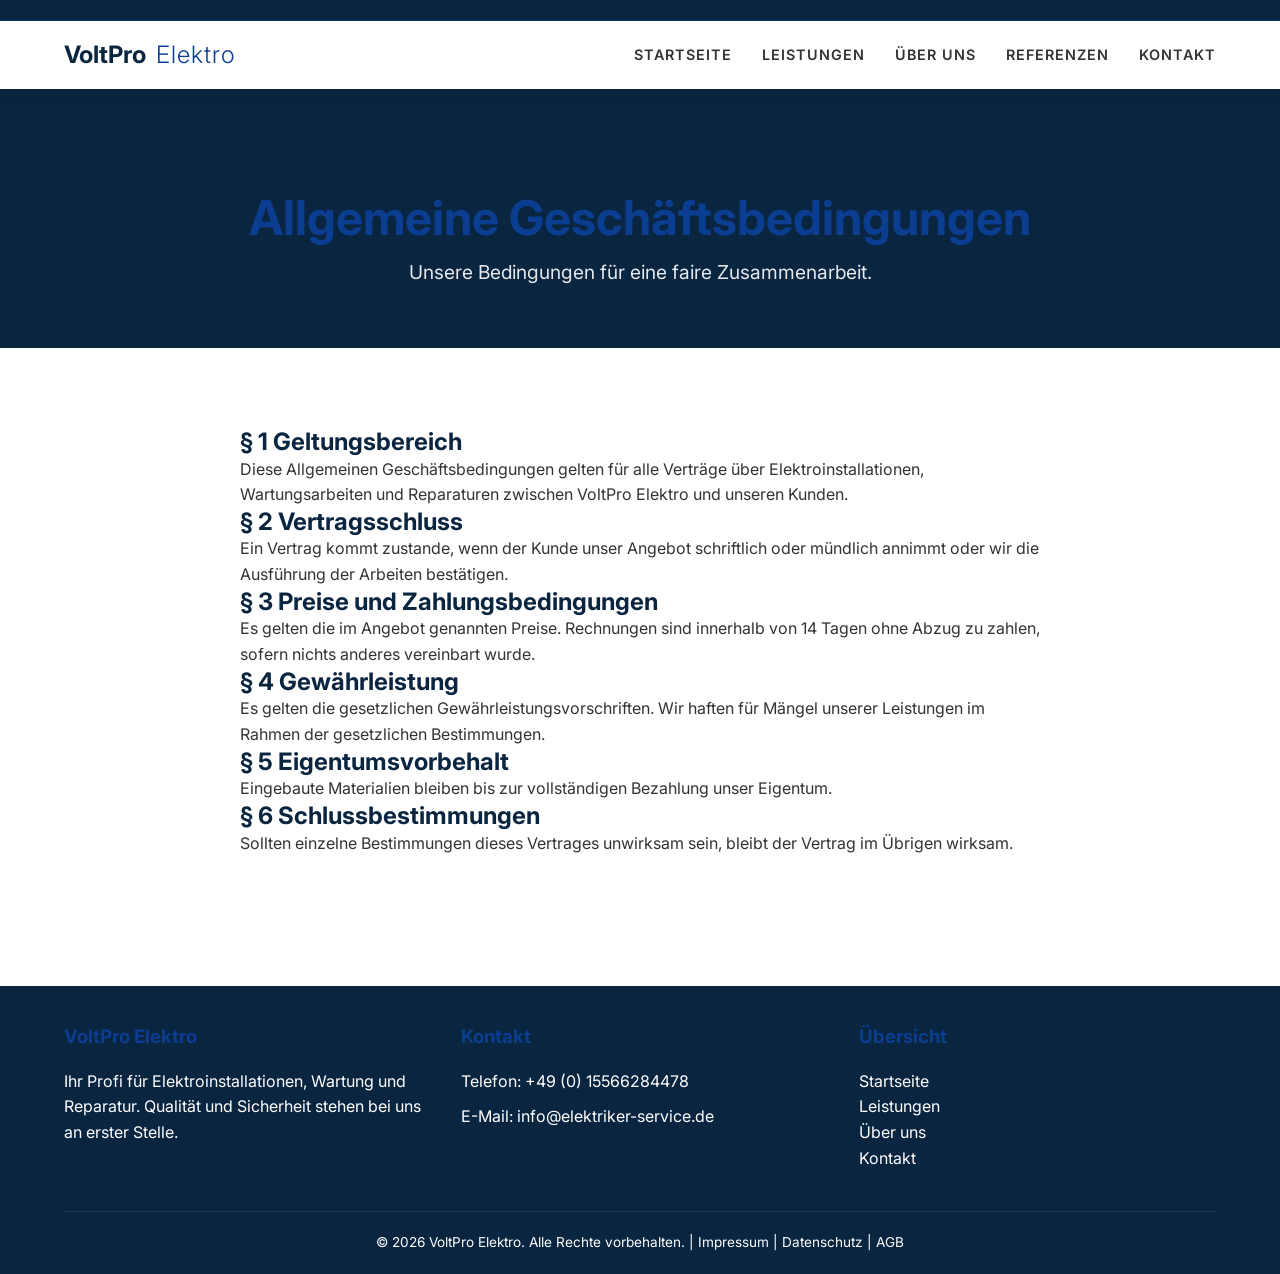
==== agb.html @ 4292c700 "Update: German translations, new button styles, creative references, and legal pages" ====
<!DOCTYPE html>
<html lang="de">

<head>
    <meta charset="UTF-8">
    <meta name="viewport" content="width=device-width, initial-scale=1.0">
    <title>AGB | VoltPro Elektro</title>
    <meta name="description" content="Allgemeine Geschäftsbedingungen von VoltPro Elektro.">
    <link rel="stylesheet" href="css/style.css">
</head>

<body>
    <header>
        <div class="top-bar">
            <div class="container"></div>
        </div>
        <nav class="navbar">
            <div class="container">
                <a href="index.html" class="logo">VoltPro <span>Elektro</span></a>
                <ul class="nav-links">
                    <li><a href="index.html">Startseite</a></li>
                    <li><a href="leistungen.html">Leistungen</a></li>
                    <li><a href="uber-uns.html">Über uns</a></li>
                    <li><a href="referenzen.html">Referenzen</a></li>
                    <li><a href="kontakt.html">Kontakt</a></li>
                </ul>
                <div class="hamburger">
                    <span></span>
                    <span></span>
                    <span></span>
                </div>
            </div>
        </nav>
    </header>

    <main>
        <section class="page-hero">
            <div class="container">
                <h1>Allgemeine Geschäftsbedingungen</h1>
                <p>Unsere Bedingungen für eine faire Zusammenarbeit.</p>
            </div>
        </section>

        <section class="legal-content" style="padding: 80px 0;">
            <div class="container">
                <div style="max-width: 800px; margin: 0 auto;">
                    <h2>§ 1 Geltungsbereich</h2>
                    <p>Diese Allgemeinen Geschäftsbedingungen gelten für alle Verträge über Elektroinstallationen, Wartungsarbeiten und Reparaturen zwischen VoltPro Elektro und unseren Kunden.</p>

                    <h2>§ 2 Vertragsschluss</h2>
                    <p>Ein Vertrag kommt zustande, wenn der Kunde unser Angebot schriftlich oder mündlich annimmt oder wir die Ausführung der Arbeiten bestätigen.</p>

                    <h2>§ 3 Preise und Zahlungsbedingungen</h2>
                    <p>Es gelten die im Angebot genannten Preise. Rechnungen sind innerhalb von 14 Tagen ohne Abzug zu zahlen, sofern nichts anderes vereinbart wurde.</p>

                    <h2>§ 4 Gewährleistung</h2>
                    <p>Es gelten die gesetzlichen Gewährleistungsvorschriften. Wir haften für Mängel unserer Leistungen im Rahmen der gesetzlichen Bestimmungen.</p>

                    <h2>§ 5 Eigentumsvorbehalt</h2>
                    <p>Eingebaute Materialien bleiben bis zur vollständigen Bezahlung unser Eigentum.</p>

                    <h2>§ 6 Schlussbestimmungen</h2>
                    <p>Sollten einzelne Bestimmungen dieses Vertrages unwirksam sein, bleibt der Vertrag im Übrigen wirksam.</p>
                </div>
            </div>
        </section>
    </main>

    <footer>
        <div class="container">
            <div class="footer-content">
                <div class="footer-section">
                    <h3>VoltPro Elektro</h3>
                    <p>Ihr Profi für Elektroinstallationen, Wartung und Reparatur. Qualität und Sicherheit stehen bei
                        uns an erster Stelle.</p>
                </div>
                <div class="footer-section">
                    <h3>Kontakt</h3>
                    <p>Telefon: <a href="tel:+4915566284478">+49 (0) 15566284478</a></p>
                    <p>E-Mail: info@elektriker-service.de</p>
                </div>
                <div class="footer-section">
                    <h3>Übersicht</h3>
                    <ul>
                        <li><a href="index.html">Startseite</a></li>
                        <li><a href="leistungen.html">Leistungen</a></li>
                        <li><a href="uber-uns.html">Über uns</a></li>
                        <li><a href="kontakt.html">Kontakt</a></li>
                    </ul>
                </div>
            </div>
            <div class="footer-bottom">
                <p>&copy; 2026 VoltPro Elektro. Alle Rechte vorbehalten. | <a href="impressum.html">Impressum</a> | <a href="datenschutz.html">Datenschutz</a> | <a href="agb.html">AGB</a></p>
            </div>
        </div>
    </footer>

    <script src="js/main.js"></script>
</body>

</html>
---- css/style.css ----
@import url('https://fonts.googleapis.com/css2?family=Inter:wght@300;400;600;700&display=swap');

:root {
    --primary-color: #0A2540; /* Navy Blue */
    --accent-color: #0b3d91; /* User's Dark Blue */
    --accent-hover: #1456d1; /* User's Hover Blue */
    --text-color: #333333;
    --text-light: #666666;
    --bg-light: #F4F7FA; /* Coller light bg */
    --white: #FFFFFF;
    --black: #0A2540; /* Replaced black structure with Navy */
    --off-black: #071A2D; /* Deeper navy */
    --shadow: 0 4px 15px rgba(0, 37, 64, 0.08); /* Blue-tinted shadow */
    --transition: all 0.3s cubic-bezier(0.4, 0, 0.2, 1);
}

* {
    margin: 0;
    padding: 0;
    box-sizing: border-box;
}

body {
    font-family: 'Inter', sans-serif;
    line-height: 1.6;
    color: var(--text-color);
    background-color: var(--white);
    overflow-x: hidden;
}

h1, h2, h3 {
    color: var(--primary-color);
    line-height: 1.2;
}

a {
    text-decoration: none;
    color: inherit;
    transition: var(--transition);
}

ul {
    list-style: none;
}

img {
    max-width: 100%;
    display: block;
}

.container {
    width: 90%;
    max-width: 1200px;
    margin: 0 auto;
}

.btn {
    display: inline-block;
    padding: 12px 28px;
    background-color: var(--accent-color);
    color: var(--white);
    font-weight: 700;
    border-radius: 10px;
    border: 2px solid white; /* Weißer Rahmen für Elektro-Look */
    cursor: pointer;
    transition: all 0.3s ease;
    text-decoration: none;
    display: inline-block;
    position: relative;
    overflow: hidden;
    font-size: 16px;
}

.btn:hover {
    background-color: var(--accent-hover);
    border-color: white;
    box-shadow: 0 0 15px rgba(20, 86, 209, 0.7);
    transform: translateY(-2px);
}

.btn:active {
    transform: scale(0.96);
}

.btn::before {
    content: "";
    position: absolute;
    top: 0;
    left: -100%;
    width: 100%;
    height: 100%;
    background: linear-gradient(
        120deg,
        transparent,
        rgba(255,255,255,0.4),
        transparent
    );
    transition: 0.5s;
}

.btn:hover::before {
    left: 100%;
}

.white-border-btn {
    background: #0b3d91; /* dunkles Blau */
    color: white;
    border: 2px solid white;
    padding: 12px 28px;
    font-size: 16px;
    border-radius: 8px;
    cursor: pointer;
    transition: 0.3s;
    display: inline-block;
    text-decoration: none;
}

.white-border-btn:hover {
    background: #1456d1;
    box-shadow: 0 0 10px rgba(255,255,255,0.6);
}

.white-border-btn:active {
    transform: scale(0.97);
}

button {
    border: 2px solid white;
}

.btn-secondary {
    background-color: transparent;
    color: var(--accent-color);
    border: 2px solid var(--accent-color);
}

.btn-secondary:hover {
    background-color: var(--accent-color);
    color: var(--white);
}

/* Header & Navigation */
header {
    background-color: var(--white);
    box-shadow: var(--shadow);
    position: sticky;
    top: 0;
    z-index: 1000;
}

.top-bar {
    background-color: var(--black);
    color: var(--white);
    padding: 10px 0;
    font-size: 0.8rem;
    letter-spacing: 0.5px;
    border-bottom: 1px solid rgba(0, 123, 255, 0.3);
}

.top-bar .container {
    display: flex;
    justify-content: flex-end;
    align-items: center;
}

.phone-link {
    color: var(--accent-color);
    font-weight: 700;
}

.navbar {
    padding: 15px 0;
}

.navbar .container {
    display: flex;
    justify-content: space-between;
    align-items: center;
}

.logo {
    font-size: 1.5rem;
    font-weight: 700;
    color: var(--primary-color);
    display: flex;
    align-items: center;
    gap: 10px;
}

.logo span {
    color: var(--accent-color);
    font-weight: 300;
    letter-spacing: 1px; /* Slightly reduced for longer name */
}

.nav-links {
    display: flex;
    gap: 30px;
}

.nav-links a {
    font-weight: 600;
    font-size: 0.9rem;
    text-transform: uppercase;
    letter-spacing: 1px;
}

.nav-links a:hover, .nav-links a.active {
    color: var(--accent-color);
}

/* Hamburger Menu */
.hamburger {
    display: none;
    cursor: pointer;
    flex-direction: column;
    gap: 5px;
}

.hamburger span {
    width: 25px;
    height: 3px;
    background-color: var(--primary-color);
    transition: var(--transition);
}

/* Hero Section */
.hero {
    background: linear-gradient(rgba(10, 37, 64, 0.85), rgba(10, 37, 64, 0.65)), url('../images/electrician_hero.png') center/cover no-repeat;
    height: 85vh;
    display: flex;
    align-items: center;
    color: var(--white);
    text-align: center;
}

.hero h1 {
    color: var(--white);
    font-size: 4rem;
    margin-bottom: 24px;
    font-weight: 700;
    text-transform: uppercase;
    letter-spacing: 2px;
}

.hero h1 span {
    color: var(--accent-color);
}

.hero p {
    font-size: 1.35rem;
    max-width: 700px;
    margin: 0 auto 40px;
    font-weight: 300;
}

/* Advantages Section (Split Layout) */
.advantages {
    padding: 120px 0;
    background-color: var(--white);
    overflow: hidden;
}

.advantages-split {
    display: flex;
    align-items: center;
    gap: 80px;
}

.advantages-image {
    flex: 1;
    position: relative;
    border-radius: 2px;
    overflow: hidden;
    box-shadow: 30px 30px 0 var(--bg-light);
}

.advantages-image::after {
    content: '';
    position: absolute;
    top: 0;
    left: 0;
    width: 100%;
    height: 100%;
    background: linear-gradient(45deg, rgba(0, 123, 255, 0.1), transparent);
}

.advantages-image img {
    width: 100%;
    height: 600px;
    object-fit: cover;
    transition: var(--transition);
}

.advantages-split:hover .advantages-image img {
    transform: scale(1.05);
}

.advantages-content {
    flex: 1.2;
}

.section-title {
    font-size: 2.8rem;
    margin-bottom: 20px;
    text-transform: uppercase;
    letter-spacing: 1px;
}

.section-subtitle {
    font-size: 1.1rem;
    color: var(--text-light);
    margin-bottom: 50px;
    max-width: 500px;
}

.advantage-items {
    display: grid;
    gap: 40px;
}

.advantage-item {
    display: flex;
    gap: 25px;
    align-items: flex-start;
    padding: 20px;
    transition: var(--transition);
    border-left: 2px solid transparent;
}

.advantage-item:hover {
    background-color: var(--bg-light);
    border-left-color: var(--accent-color);
    padding-left: 30px;
}

.item-icon {
    font-size: 2rem;
    color: var(--accent-color);
    flex-shrink: 0;
    margin-top: 5px;
}

.item-text h3 {
    font-size: 1.25rem;
    margin-bottom: 8px;
    color: var(--black);
}

.item-text p {
    color: var(--text-light);
    font-size: 0.95rem;
    line-height: 1.5;
}

@media (max-width: 992px) {
    .advantages-split {
        flex-direction: column;
        gap: 60px;
    }

    .advantages-image {
        box-shadow: 15px 15px 0 var(--bg-light);
    }

    .advantages-image img {
        height: 400px;
    }
}

/* Page Hero */
.page-hero {
    background-color: var(--primary-color);
    color: var(--white);
    padding: 100px 0 60px;
    text-align: center;
}

.page-hero h1 {
    color: var(--accent-color);
    font-size: 3rem;
    margin-bottom: 10px;
}

.page-hero p {
    font-size: 1.2rem;
    opacity: 0.9;
}

/* Services Detail */
.services-detail {
    padding: 80px 0;
}

.service-item {
    display: flex;
    align-items: center;
    gap: 50px;
    margin-bottom: 80px;
}

.service-item.reverse {
    flex-direction: row-reverse;
}

.service-image {
    flex: 1;
    overflow: hidden;
    border-radius: 12px;
    box-shadow: var(--shadow);
}

.service-image img {
    width: 100%;
    height: 400px;
    object-fit: cover;
    transition: transform 0.5s ease;
}

.service-item:hover .service-image img {
    transform: scale(1.05);
}

.service-text {
    flex: 1;
}

/* Service Gallery (About Us) */
.what-we-do {
    padding: 80px 0;
    background-color: var(--white);
}

.service-gallery {
    display: grid;
    grid-template-columns: repeat(auto-fit, minmax(250px, 1fr));
    gap: 30px;
}

.gallery-item {
    text-align: center;
    background-color: var(--white);
    padding: 0;
    border-radius: 0;
    transition: var(--transition);
    overflow: hidden;
    border: 1px solid #eee;
}

.gallery-item:hover {
    transform: translateY(-10px);
    box-shadow: var(--shadow);
    border-color: var(--accent-color);
}

.gallery-item img {
    width: 100%;
    height: 200px;
    object-fit: cover;
    border-radius: 0;
    margin-bottom: 0;
}

.gallery-item-content {
    padding: 25px;
}

.gallery-item h3 {
    margin-bottom: 10px;
    font-size: 1.25rem;
}

.gallery-item p {
    color: var(--text-light);
    font-size: 0.95rem;
}

.service-text h2 {
    font-size: 2.2rem;
    margin-bottom: 20px;
    position: relative;
    padding-bottom: 10px;
}

.service-text h2::after {
    content: '';
    position: absolute;
    bottom: 0;
    left: 0;
    width: 60px;
    height: 4px;
    background-color: var(--accent-color);
}

.service-text p {
    margin-bottom: 20px;
    font-size: 1.1rem;
    color: var(--text-light);
}

.service-text ul {
    display: grid;
    grid-template-columns: 1fr 1fr;
    gap: 15px;
}

.service-text ul li {
    font-weight: 600;
    color: var(--primary-color);
}

/* About Section */
.about-section {
    padding: 80px 0;
}

.about-grid {
    display: grid;
    grid-template-columns: 1.5fr 1fr;
    gap: 50px;
    align-items: start;
}

.about-text h2 {
    font-size: 2.2rem;
    margin-bottom: 20px;
}

.about-text p {
    margin-bottom: 20px;
    font-size: 1.1rem;
    color: var(--text-light);
}

.about-text h3 {
    margin-top: 30px;
    margin-bottom: 15px;
}

.about-values {
    display: flex;
    flex-direction: column;
    gap: 20px;
}

.value-card {
    background-color: var(--bg-light);
    padding: 25px;
    border-radius: 8px;
    border-left: 5px solid var(--accent-color);
}

.value-card h3 {
    margin-bottom: 10px;
    font-size: 1.3rem;
}

/* References Section */
.references-section {
    padding: 80px 0;
}

.references-grid {
    display: grid;
    grid-template-columns: repeat(auto-fit, minmax(350px, 1fr));
    gap: 40px;
}

.reference-card {
    position: relative;
    border-radius: 12px;
    overflow: hidden;
    height: 450px;
    box-shadow: var(--shadow);
    transition: var(--transition);
    border: none;
}

.reference-card img {
    width: 100%;
    height: 100%;
    object-fit: cover;
    transition: transform 0.6s cubic-bezier(0.4, 0, 0.2, 1);
}

.reference-overlay {
    position: absolute;
    bottom: 0;
    left: 0;
    width: 100%;
    background: linear-gradient(to top, rgba(10, 37, 64, 0.95), rgba(10, 37, 64, 0.7), transparent);
    padding: 40px 30px 30px;
    color: var(--white);
    transform: translateY(20px);
    transition: var(--transition);
}

.reference-card:hover img {
    transform: scale(1.1);
}

.reference-card:hover .reference-overlay {
    transform: translateY(0);
}

.reference-card:hover {
    box-shadow: 0 20px 40px rgba(0, 123, 255, 0.2);
}

.reference-info h3 {
    color: var(--white);
    font-size: 1.5rem;
    margin-bottom: 12px;
    text-transform: uppercase;
    letter-spacing: 1px;
}

.reference-info p {
    color: rgba(255, 255, 255, 0.9);
    font-size: 0.95rem;
    line-height: 1.5;
}

.ref-badge {
    position: absolute;
    top: 20px;
    right: 20px;
    background-color: var(--accent-color);
    color: var(--white);
    padding: 5px 15px;
    border-radius: 20px;
    font-size: 0.75rem;
    font-weight: 700;
    text-transform: uppercase;
    letter-spacing: 1px;
    z-index: 10;
}

/* Contact Section */
.contact-section {
    padding: 80px 0;
}

.contact-grid {
    display: grid;
    grid-template-columns: 1fr 1fr;
    gap: 60px;
}

.contact-info h2 {
    margin-bottom: 20px;
}

.contact-info > p {
    margin-bottom: 40px;
    font-size: 1.1rem;
    color: var(--text-light);
}

.info-items {
    display: flex;
    flex-direction: column;
    gap: 30px;
    margin-bottom: 40px;
}

.info-item {
    display: flex;
    gap: 20px;
    align-items: flex-start;
}

.info-item .icon {
    font-size: 1.5rem;
    background-color: var(--accent-color);
    width: 50px;
    height: 50px;
    display: flex;
    align-items: center;
    justify-content: center;
    border-radius: 50%;
    color: var(--primary-color);
}

.info-item h3 {
    font-size: 1.1rem;
    margin-bottom: 5px;
}

.business-hours {
    background-color: var(--bg-light);
    padding: 30px;
    border-radius: 8px;
}

.business-hours h3 {
    margin-bottom: 15px;
}

/* Contact Form */
.contact-form-wrapper {
    background-color: var(--white);
    padding: 40px;
    border-radius: 8px;
    box-shadow: var(--shadow);
    border-top: 5px solid var(--primary-color);
}

.form-group {
    margin-bottom: 20px;
}

.form-group label {
    display: block;
    margin-bottom: 8px;
    font-weight: 600;
}

.form-group input, 
.form-group select, 
.form-group textarea {
    width: 100%;
    padding: 12px;
    border: 1px solid #ddd;
    border-radius: 4px;
    font-family: inherit;
    font-size: 1rem;
}

.form-group input:focus, 
.form-group select:focus, 
.form-group textarea:focus {
    outline: none;
    border-color: var(--primary-color);
    box-shadow: 0 0 0 2px rgba(0, 45, 98, 0.1);
}

@media (max-width: 768px) {
    .service-item, .service-item.reverse {
        flex-direction: column;
        gap: 30px;
        margin-bottom: 50px;
    }

    .service-image {
        width: 100%;
    }

    .service-image img {
        height: 250px;
    }
}
.cta-section {
    padding: 100px 0;
    background: linear-gradient(rgba(10, 37, 64, 0.8), rgba(10, 37, 64, 0.8)), url('../images/emergency_bg.png') center/cover no-repeat fixed;
    text-align: center;
    color: var(--white);
    position: relative;
    overflow: hidden;
}

.cta-glass-card {
    background: rgba(255, 255, 255, 0.05);
    backdrop-filter: blur(15px);
    -webkit-backdrop-filter: blur(15px);
    border: 1px solid rgba(255, 255, 255, 0.1);
    padding: 60px 40px;
    border-radius: 20px;
    max-width: 800px;
    margin: 0 auto;
    box-shadow: 0 25px 50px rgba(0, 0, 0, 0.3);
}

.cta-badge {
    display: inline-block;
    background-color: #ff3b30; /* Emergency Red */
    color: var(--white);
    padding: 6px 16px;
    border-radius: 50px;
    font-size: 0.8rem;
    font-weight: 700;
    margin-bottom: 20px;
    text-transform: uppercase;
    letter-spacing: 2px;
    animation: pulse 2s infinite;
}

@keyframes pulse {
    0% { transform: scale(1); box-shadow: 0 0 0 0 rgba(255, 59, 48, 0.4); }
    70% { transform: scale(1.05); box-shadow: 0 0 0 10px rgba(255, 59, 48, 0); }
    100% { transform: scale(1); box-shadow: 0 0 0 0 rgba(255, 59, 48, 0); }
}

.cta-section h2 {
    font-size: 3rem;
    margin-bottom: 15px;
    color: var(--white);
    font-weight: 800;
    text-transform: uppercase;
}

.cta-section p {
    font-size: 1.3rem;
    margin-bottom: 40px;
    color: rgba(255, 255, 255, 0.8);
    font-weight: 300;
}

.cta-phone-btn {
    font-size: 2rem !important;
    padding: 20px 40px !important;
    background-color: var(--accent-color) !important;
    border: none !important;
    box-shadow: 0 10px 30px rgba(11, 61, 145, 0.5) !important;
}

.cta-phone-btn:hover {
    background-color: var(--accent-hover) !important;
    transform: translateY(-5px) scale(1.02) !important;
}

/* Footer (existing styles remain) */
footer {
    background-color: var(--primary-color);
    color: var(--white);
    padding: 40px 0 20px;
    margin-top: 50px;
}

.footer-content {
    display: grid;
    grid-template-columns: repeat(auto-fit, minmax(250px, 1fr));
    gap: 40px;
    margin-bottom: 40px;
}

.footer-section h3 {
    color: var(--accent-color);
    margin-bottom: 20px;
}

.footer-section p {
    margin-bottom: 10px;
}

.footer-bottom {
    text-align: center;
    border-top: 1px solid rgba(255, 255, 255, 0.1);
    padding-top: 20px;
    font-size: 0.85rem;
}

/* Mobile Responsiveness */
@media (max-width: 768px) {
    .nav-links {
        display: none;
        position: absolute;
        top: 100%;
        left: 0;
        width: 100%;
        background-color: var(--white);
        flex-direction: column;
        padding: 20px;
        box-shadow: var(--shadow);
    }

    .nav-links.active {
        display: flex;
    }

    .hamburger {
        display: flex;
    }
}
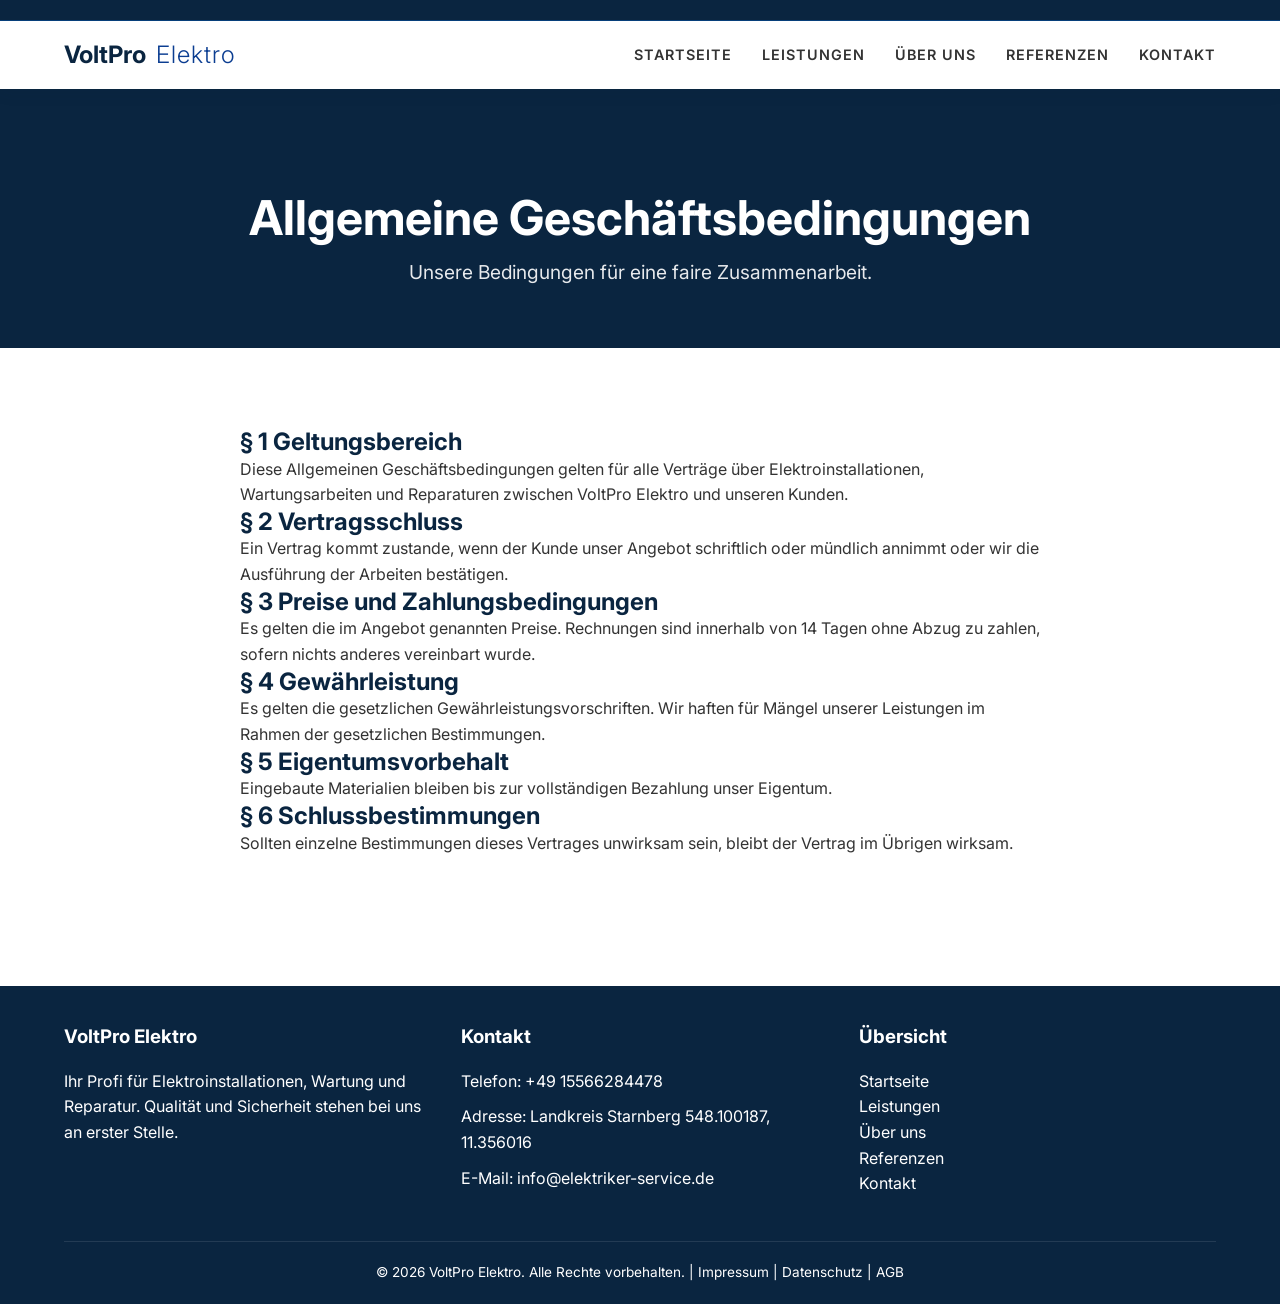
==== commit 9f8bbe4f: "Premium Design Upgrade: Particle Hero, 3D Cards, and Information Standardization" ====
--- a/agb.html
+++ b/agb.html
@@ -76,15 +76,17 @@
                 </div>
                 <div class="footer-section">
                     <h3>Kontakt</h3>
-                    <p>Telefon: <a href="tel:+4915566284478">+49 (0) 15566284478</a></p>
+                    <p>Telefon: <a href="tel:+4915566284478">+49 15566284478</a></p>
+                    <p>Adresse: Landkreis Starnberg 548.100187, 11.356016</p>
                     <p>E-Mail: info@elektriker-service.de</p>
                 </div>
                 <div class="footer-section">
                     <h3>Übersicht</h3>
-                    <ul>
+                    <ul class="nav-links-footer">
                         <li><a href="index.html">Startseite</a></li>
                         <li><a href="leistungen.html">Leistungen</a></li>
                         <li><a href="uber-uns.html">Über uns</a></li>
+                        <li><a href="referenzen.html">Referenzen</a></li>
                         <li><a href="kontakt.html">Kontakt</a></li>
                     </ul>
                 </div>
--- a/css/style.css
+++ b/css/style.css
@@ -225,33 +225,56 @@
 }
 
 /* Hero Section */
+/* Premium Hero with Particles */
+#particles {
+    position: absolute;
+    top: 0;
+    left: 0;
+    width: 100%;
+    height: 100%;
+    z-index: 1;
+    pointer-events: none;
+}
+
 .hero {
-    background: linear-gradient(rgba(10, 37, 64, 0.85), rgba(10, 37, 64, 0.65)), url('../images/electrician_hero.png') center/cover no-repeat;
-    height: 85vh;
-    display: flex;
+    position: relative;
+    height: 100vh;
+    background: radial-gradient(circle at center, #061a3a, #01040c);
+    overflow: hidden;
+    display: flex;
+    flex-direction: column;
+    justify-content: center;
     align-items: center;
-    color: var(--white);
     text-align: center;
+    color: var(--white);
+    padding-top: 80px;
+    z-index: 2;
 }
 
 .hero h1 {
-    color: var(--white);
     font-size: 4rem;
-    margin-bottom: 24px;
-    font-weight: 700;
-    text-transform: uppercase;
-    letter-spacing: 2px;
-}
-
-.hero h1 span {
-    color: var(--accent-color);
+    margin-bottom: 20px;
+    background: linear-gradient(90deg, #00c3ff, #0044ff);
+    -webkit-background-clip: text;
+    background-clip: text;
+    color: transparent;
+    font-weight: 800;
 }
 
 .hero p {
-    font-size: 1.35rem;
-    max-width: 700px;
-    margin: 0 auto 40px;
-    font-weight: 300;
+    font-size: 1.25rem;
+    opacity: 0.8;
+    margin-bottom: 50px;
+}
+
+.hero-grid {
+    display: grid;
+    grid-template-columns: repeat(auto-fit, minmax(260px, 1fr));
+    gap: 30px;
+    max-width: 1200px;
+    width: 100%;
+    padding: 0 40px;
+    perspective: 1000px;
 }
 
 /* Advantages Section (Split Layout) */
@@ -377,7 +400,7 @@
 }
 
 .page-hero h1 {
-    color: var(--accent-color);
+    color: var(--white);
     font-size: 3rem;
     margin-bottom: 10px;
 }
@@ -751,8 +774,8 @@
     }
 }
 .cta-section {
-    padding: 100px 0;
-    background: linear-gradient(rgba(10, 37, 64, 0.8), rgba(10, 37, 64, 0.8)), url('../images/emergency_bg.png') center/cover no-repeat fixed;
+    padding: 60px 0;
+    background: #0A2540; /* Solid professional dark blue */
     text-align: center;
     color: var(--white);
     position: relative;
@@ -761,62 +784,200 @@
 
 .cta-glass-card {
     background: rgba(255, 255, 255, 0.05);
-    backdrop-filter: blur(15px);
-    -webkit-backdrop-filter: blur(15px);
+    backdrop-filter: blur(5px);
     border: 1px solid rgba(255, 255, 255, 0.1);
-    padding: 60px 40px;
-    border-radius: 20px;
-    max-width: 800px;
+    padding: 30px 50px;
+    border-radius: 12px;
+    max-width: 1100px;
     margin: 0 auto;
-    box-shadow: 0 25px 50px rgba(0, 0, 0, 0.3);
+    display: flex;
+    align-items: center;
+    justify-content: space-between;
+    gap: 40px;
+    text-align: left;
+}
+
+@media (max-width: 992px) {
+    .cta-glass-card {
+        flex-direction: column;
+        text-align: center;
+        padding: 40px 20px;
+        gap: 25px;
+    }
+}
+
+.cta-content-wrapper {
+    flex: 1;
 }
 
 .cta-badge {
+    display: inline-flex;
+    align-items: center;
+    gap: 6px;
+    background: #ff3b30;
+    color: var(--white);
+    padding: 4px 12px;
+    border-radius: 4px;
+    font-size: 0.75rem;
+    font-weight: 700;
+    margin-bottom: 12px;
+    text-transform: uppercase;
+}
+
+.pulse-dot {
+    width: 6px;
+    height: 6px;
+    background-color: var(--white);
+    border-radius: 50%;
+    animation: dot-pulse 2s infinite;
+}
+
+@keyframes dot-pulse {
+    0% { transform: scale(0.95); box-shadow: 0 0 0 0 rgba(255, 255, 255, 0.7); }
+    70% { transform: scale(1); box-shadow: 0 0 0 6px rgba(255, 255, 255, 0); }
+    100% { transform: scale(0.95); box-shadow: 0 0 0 0 rgba(255, 255, 255, 0); }
+}
+
+.cta-section h2 {
+    font-size: 1.8rem;
+    margin-bottom: 8px;
+    color: var(--white);
+    font-weight: 700;
+    text-transform: none;
+    letter-spacing: normal;
+}
+
+.cta-section p {
+    font-size: 1rem;
+    margin-bottom: 0;
+    color: rgba(255, 255, 255, 0.8);
+    max-width: 600px;
+    font-weight: 400;
+}
+
+@media (max-width: 992px) {
+    .cta-section p {
+        margin-bottom: 0;
+    }
+}
+
+.cta-phone-btn {
+    font-size: 1.5rem !important;
+    padding: 12px 30px !important;
+    background: var(--white) !important;
+    color: var(--primary-color) !important;
+    border-radius: 8px !important;
+    border: none !important;
+    transition: all 0.3s ease !important;
+    white-space: nowrap;
     display: inline-block;
-    background-color: #ff3b30; /* Emergency Red */
-    color: var(--white);
-    padding: 6px 16px;
-    border-radius: 50px;
-    font-size: 0.8rem;
-    font-weight: 700;
-    margin-bottom: 20px;
-    text-transform: uppercase;
-    letter-spacing: 2px;
-    animation: pulse 2s infinite;
-}
-
-@keyframes pulse {
-    0% { transform: scale(1); box-shadow: 0 0 0 0 rgba(255, 59, 48, 0.4); }
-    70% { transform: scale(1.05); box-shadow: 0 0 0 10px rgba(255, 59, 48, 0); }
-    100% { transform: scale(1); box-shadow: 0 0 0 0 rgba(255, 59, 48, 0); }
-}
-
-.cta-section h2 {
-    font-size: 3rem;
+}
+
+.cta-phone-btn:hover {
+    background: var(--accent-hover) !important;
+    color: var(--white) !important;
+    transform: translateY(-2px);
+}
+/* Kernkompetenzen (Interactive Service Grid) */
+.competencies {
+    background: linear-gradient(135deg, var(--primary-color), #020611);
+    padding: 100px 0;
+    text-align: center;
+}
+
+.competencies h2 {
+    color: var(--white);
+    margin-bottom: 50px;
+    font-size: 2.5rem;
+}
+
+.grid-showcase {
+    display: grid;
+    grid-template-columns: repeat(auto-fit, minmax(280px, 1fr));
+    gap: 40px;
+    max-width: 1200px;
+    margin: 0 auto;
+    padding: 40px 20px;
+    perspective: 1000px;
+}
+
+.card-service {
+    position: relative;
+    height: 240px;
+    padding: 30px;
+    background: rgba(255, 255, 255, 0.05);
+    border-radius: 25px;
+    backdrop-filter: blur(20px);
+    border: 1px solid rgba(255, 255, 255, 0.1);
+    cursor: pointer;
+    overflow: hidden;
+    transition: transform 0.2s ease, box-shadow 0.4s ease, border-color 0.4s ease;
+    transform-style: preserve-3d;
+    text-align: center;
+    box-shadow: 0 20px 40px rgba(0,0,0,0.5);
+}
+
+.card-service .card-content-3d {
+    transform: translateZ(50px);
+    pointer-events: none;
+}
+
+.card-service::before {
+    content: "";
+    position: absolute;
+    inset: 0;
+    border-radius: 25px;
+    background: linear-gradient(120deg, transparent, rgba(0, 195, 255, 0.5), transparent);
+    opacity: 0;
+    transition: 0.5s;
+    pointer-events: none;
+}
+
+.card-service:hover {
+    box-shadow: 0 30px 60px rgba(0, 195, 255, 0.3);
+    border-color: var(--accent-color);
+}
+
+.card-service:hover::before {
+    opacity: 1;
+}
+
+.card-service .icon-large {
+    font-size: 50px;
     margin-bottom: 15px;
-    color: var(--white);
-    font-weight: 800;
-    text-transform: uppercase;
-}
-
-.cta-section p {
-    font-size: 1.3rem;
-    margin-bottom: 40px;
-    color: rgba(255, 255, 255, 0.8);
-    font-weight: 300;
-}
-
-.cta-phone-btn {
-    font-size: 2rem !important;
-    padding: 20px 40px !important;
-    background-color: var(--accent-color) !important;
-    border: none !important;
-    box-shadow: 0 10px 30px rgba(11, 61, 145, 0.5) !important;
-}
-
-.cta-phone-btn:hover {
-    background-color: var(--accent-hover) !important;
-    transform: translateY(-5px) scale(1.02) !important;
+    display: block;
+}
+
+.card-service h3 {
+    margin: 0;
+    font-size: 22px;
+    color: var(--white);
+}
+
+.card-service p {
+    font-size: 14px;
+    opacity: 0.7;
+    color: var(--white);
+    margin-top: 10px;
+}
+
+.card-info-extra {
+    position: absolute;
+    bottom: 0;
+    left: 0;
+    width: 100%;
+    padding: 15px;
+    background: var(--accent-color);
+    transform: translateY(100%);
+    transition: 0.4s;
+    border-radius: 0 0 25px 25px;
+    font-size: 14px;
+    color: var(--white);
+    font-weight: 500;
+}
+
+.card-service:hover .card-info-extra {
+    transform: translateY(0);
 }
 
 /* Footer (existing styles remain) */
@@ -835,7 +996,7 @@
 }
 
 .footer-section h3 {
-    color: var(--accent-color);
+    color: var(--white);
     margin-bottom: 20px;
 }
 
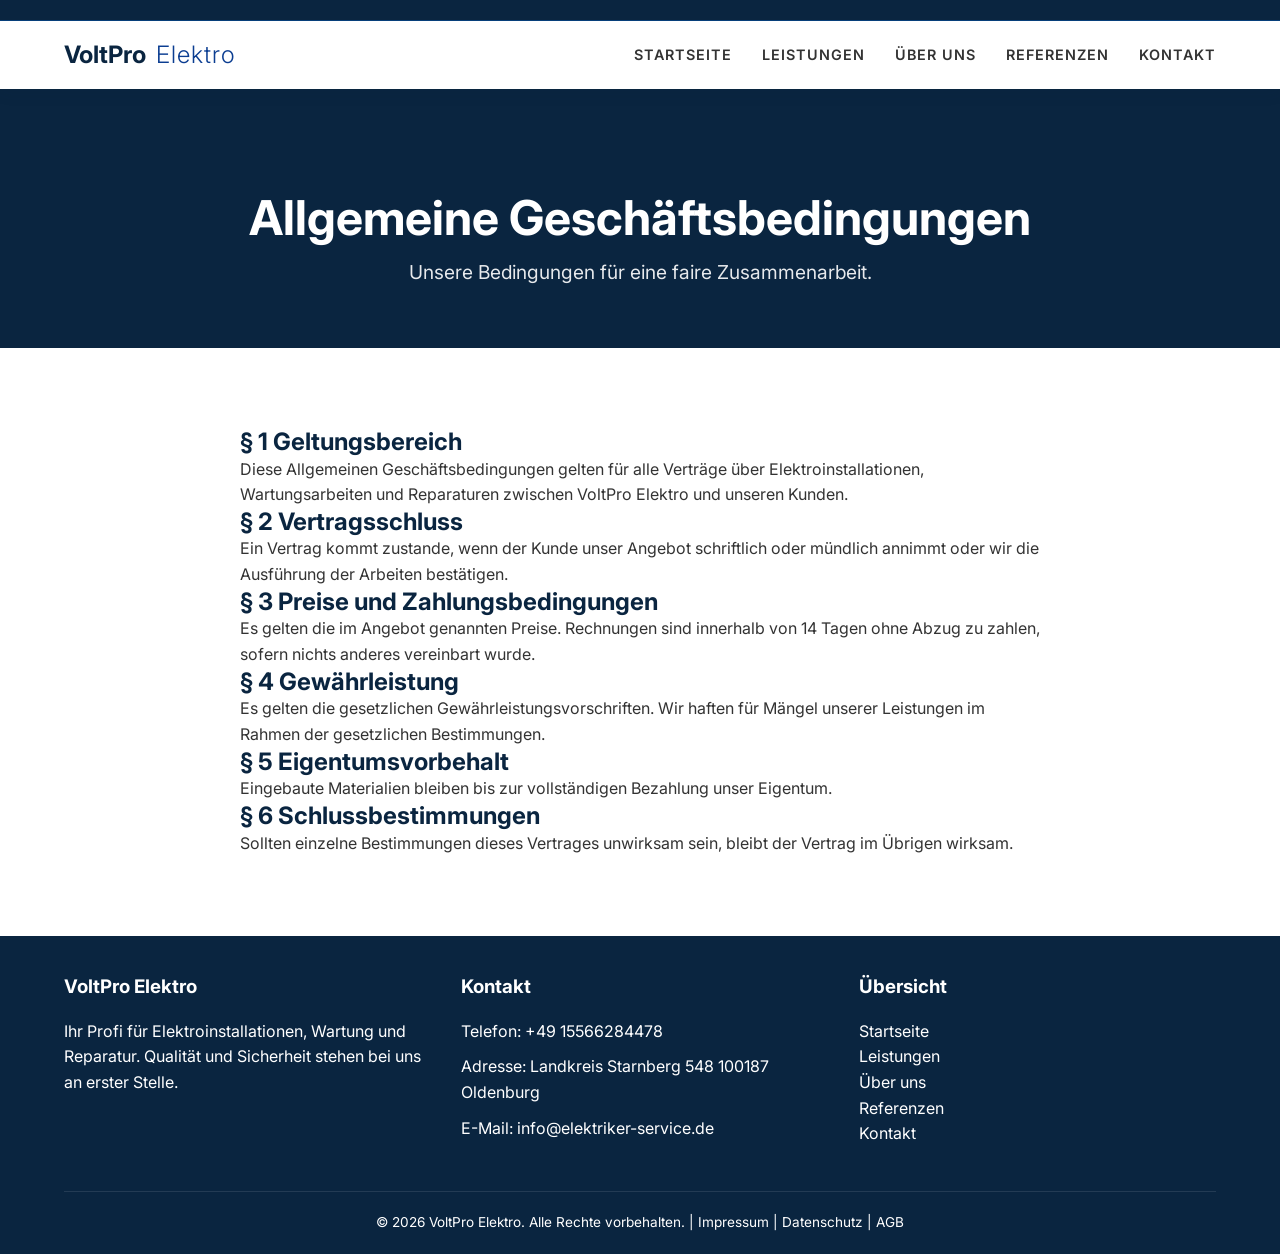
==== commit 59c3c451: "Update address to Oldenburg" ====
--- a/agb.html
+++ b/agb.html
@@ -7,6 +7,7 @@
     <title>AGB | VoltPro Elektro</title>
     <meta name="description" content="Allgemeine Geschäftsbedingungen von VoltPro Elektro.">
     <link rel="stylesheet" href="css/style.css">
+    <link rel="icon" type="image/png" href="images/favicon.png">
 </head>
 
 <body>
@@ -77,7 +78,7 @@
                 <div class="footer-section">
                     <h3>Kontakt</h3>
                     <p>Telefon: <a href="tel:+4915566284478">+49 15566284478</a></p>
-                    <p>Adresse: Landkreis Starnberg 548.100187, 11.356016</p>
+                    <p>Adresse: Landkreis Starnberg 548  100187 Oldenburg</p>
                     <p>E-Mail: info@elektriker-service.de</p>
                 </div>
                 <div class="footer-section">
--- a/css/style.css
+++ b/css/style.css
@@ -1,4 +1,8 @@
 @import url('https://fonts.googleapis.com/css2?family=Inter:wght@300;400;600;700&display=swap');
+
+html {
+    scroll-behavior: smooth;
+}
 
 :root {
     --primary-color: #0A2540; /* Navy Blue */
@@ -224,173 +228,6 @@
     transition: var(--transition);
 }
 
-/* Hero Section */
-/* Premium Hero with Particles */
-#particles {
-    position: absolute;
-    top: 0;
-    left: 0;
-    width: 100%;
-    height: 100%;
-    z-index: 1;
-    pointer-events: none;
-}
-
-.hero {
-    position: relative;
-    height: 100vh;
-    background: radial-gradient(circle at center, #061a3a, #01040c);
-    overflow: hidden;
-    display: flex;
-    flex-direction: column;
-    justify-content: center;
-    align-items: center;
-    text-align: center;
-    color: var(--white);
-    padding-top: 80px;
-    z-index: 2;
-}
-
-.hero h1 {
-    font-size: 4rem;
-    margin-bottom: 20px;
-    background: linear-gradient(90deg, #00c3ff, #0044ff);
-    -webkit-background-clip: text;
-    background-clip: text;
-    color: transparent;
-    font-weight: 800;
-}
-
-.hero p {
-    font-size: 1.25rem;
-    opacity: 0.8;
-    margin-bottom: 50px;
-}
-
-.hero-grid {
-    display: grid;
-    grid-template-columns: repeat(auto-fit, minmax(260px, 1fr));
-    gap: 30px;
-    max-width: 1200px;
-    width: 100%;
-    padding: 0 40px;
-    perspective: 1000px;
-}
-
-/* Advantages Section (Split Layout) */
-.advantages {
-    padding: 120px 0;
-    background-color: var(--white);
-    overflow: hidden;
-}
-
-.advantages-split {
-    display: flex;
-    align-items: center;
-    gap: 80px;
-}
-
-.advantages-image {
-    flex: 1;
-    position: relative;
-    border-radius: 2px;
-    overflow: hidden;
-    box-shadow: 30px 30px 0 var(--bg-light);
-}
-
-.advantages-image::after {
-    content: '';
-    position: absolute;
-    top: 0;
-    left: 0;
-    width: 100%;
-    height: 100%;
-    background: linear-gradient(45deg, rgba(0, 123, 255, 0.1), transparent);
-}
-
-.advantages-image img {
-    width: 100%;
-    height: 600px;
-    object-fit: cover;
-    transition: var(--transition);
-}
-
-.advantages-split:hover .advantages-image img {
-    transform: scale(1.05);
-}
-
-.advantages-content {
-    flex: 1.2;
-}
-
-.section-title {
-    font-size: 2.8rem;
-    margin-bottom: 20px;
-    text-transform: uppercase;
-    letter-spacing: 1px;
-}
-
-.section-subtitle {
-    font-size: 1.1rem;
-    color: var(--text-light);
-    margin-bottom: 50px;
-    max-width: 500px;
-}
-
-.advantage-items {
-    display: grid;
-    gap: 40px;
-}
-
-.advantage-item {
-    display: flex;
-    gap: 25px;
-    align-items: flex-start;
-    padding: 20px;
-    transition: var(--transition);
-    border-left: 2px solid transparent;
-}
-
-.advantage-item:hover {
-    background-color: var(--bg-light);
-    border-left-color: var(--accent-color);
-    padding-left: 30px;
-}
-
-.item-icon {
-    font-size: 2rem;
-    color: var(--accent-color);
-    flex-shrink: 0;
-    margin-top: 5px;
-}
-
-.item-text h3 {
-    font-size: 1.25rem;
-    margin-bottom: 8px;
-    color: var(--black);
-}
-
-.item-text p {
-    color: var(--text-light);
-    font-size: 0.95rem;
-    line-height: 1.5;
-}
-
-@media (max-width: 992px) {
-    .advantages-split {
-        flex-direction: column;
-        gap: 60px;
-    }
-
-    .advantages-image {
-        box-shadow: 15px 15px 0 var(--bg-light);
-    }
-
-    .advantages-image img {
-        height: 400px;
-    }
-}
-
 /* Page Hero */
 .page-hero {
     background-color: var(--primary-color);
@@ -420,6 +257,7 @@
     align-items: center;
     gap: 50px;
     margin-bottom: 80px;
+    scroll-margin-top: 100px; /* Offset for sticky header */
 }
 
 .service-item.reverse {
@@ -878,108 +716,6 @@
     color: var(--white) !important;
     transform: translateY(-2px);
 }
-/* Kernkompetenzen (Interactive Service Grid) */
-.competencies {
-    background: linear-gradient(135deg, var(--primary-color), #020611);
-    padding: 100px 0;
-    text-align: center;
-}
-
-.competencies h2 {
-    color: var(--white);
-    margin-bottom: 50px;
-    font-size: 2.5rem;
-}
-
-.grid-showcase {
-    display: grid;
-    grid-template-columns: repeat(auto-fit, minmax(280px, 1fr));
-    gap: 40px;
-    max-width: 1200px;
-    margin: 0 auto;
-    padding: 40px 20px;
-    perspective: 1000px;
-}
-
-.card-service {
-    position: relative;
-    height: 240px;
-    padding: 30px;
-    background: rgba(255, 255, 255, 0.05);
-    border-radius: 25px;
-    backdrop-filter: blur(20px);
-    border: 1px solid rgba(255, 255, 255, 0.1);
-    cursor: pointer;
-    overflow: hidden;
-    transition: transform 0.2s ease, box-shadow 0.4s ease, border-color 0.4s ease;
-    transform-style: preserve-3d;
-    text-align: center;
-    box-shadow: 0 20px 40px rgba(0,0,0,0.5);
-}
-
-.card-service .card-content-3d {
-    transform: translateZ(50px);
-    pointer-events: none;
-}
-
-.card-service::before {
-    content: "";
-    position: absolute;
-    inset: 0;
-    border-radius: 25px;
-    background: linear-gradient(120deg, transparent, rgba(0, 195, 255, 0.5), transparent);
-    opacity: 0;
-    transition: 0.5s;
-    pointer-events: none;
-}
-
-.card-service:hover {
-    box-shadow: 0 30px 60px rgba(0, 195, 255, 0.3);
-    border-color: var(--accent-color);
-}
-
-.card-service:hover::before {
-    opacity: 1;
-}
-
-.card-service .icon-large {
-    font-size: 50px;
-    margin-bottom: 15px;
-    display: block;
-}
-
-.card-service h3 {
-    margin: 0;
-    font-size: 22px;
-    color: var(--white);
-}
-
-.card-service p {
-    font-size: 14px;
-    opacity: 0.7;
-    color: var(--white);
-    margin-top: 10px;
-}
-
-.card-info-extra {
-    position: absolute;
-    bottom: 0;
-    left: 0;
-    width: 100%;
-    padding: 15px;
-    background: var(--accent-color);
-    transform: translateY(100%);
-    transition: 0.4s;
-    border-radius: 0 0 25px 25px;
-    font-size: 14px;
-    color: var(--white);
-    font-weight: 500;
-}
-
-.card-service:hover .card-info-extra {
-    transform: translateY(0);
-}
-
 /* Footer (existing styles remain) */
 footer {
     background-color: var(--primary-color);
@@ -1033,3 +769,275 @@
         display: flex;
     }
 }
+
+/* ================================================== */
+/* NEUE STARTSEITE (PROFESSIONELL & VERNÜNFTIG)       */
+/* ================================================== */
+.hero-professional {
+    position: relative;
+    height: 90vh;
+    min-height: 600px;
+    background: url('../images/electrician_hero.png') center/cover no-repeat;
+    display: flex;
+    align-items: center;
+}
+
+.hero-bg-overlay {
+    position: absolute;
+    inset: 0;
+    background: linear-gradient(135deg, rgba(10,37,64, 0.95) 0%, rgba(10,37,64, 0.7) 100%);
+    z-index: 1;
+}
+
+.hero-content-pro {
+    position: relative;
+    z-index: 2;
+    color: var(--white);
+    padding-top: 0;
+}
+
+.hero-text-box {
+    max-width: 800px;
+}
+
+.hero-subtitle {
+    display: inline-block;
+    font-size: 1rem;
+    font-weight: 700;
+    text-transform: uppercase;
+    letter-spacing: 2px;
+    color: #4da6ff; /* Hellblau-Akzent */
+    margin-bottom: 15px;
+    border-left: 3px solid #4da6ff;
+    padding-left: 10px;
+}
+
+.hero-professional h1 {
+    font-size: 3.5rem;
+    line-height: 1.1;
+    margin-bottom: 25px;
+    color: var(--white);
+}
+
+.hero-professional p {
+    font-size: 1.25rem;
+    margin-bottom: 40px;
+    opacity: 0.9;
+    max-width: 650px;
+}
+
+.hero-action-btns {
+    display: flex;
+    gap: 20px;
+}
+
+.btn-primary {
+    background: var(--accent-color);
+    color: var(--white);
+}
+
+.btn-outline-white {
+    background: transparent;
+    color: var(--white);
+    border: 2px solid var(--white);
+}
+.btn-outline-white:hover {
+    background: var(--white);
+    color: var(--primary-color);
+}
+
+@media (max-width: 768px) {
+    .hero-professional h1 { font-size: 2.5rem; }
+    .hero-action-btns { flex-direction: column; }
+    .hero-action-btns .btn { width: 100%; text-align: center; }
+}
+
+/* Trust Bar */
+.trust-bar {
+    background-color: var(--white);
+    box-shadow: 0 5px 20px rgba(0,0,0,0.05);
+    position: relative;
+    z-index: 10;
+    margin-top: -30px;
+    border-radius: 8px;
+    padding: 20px 0;
+}
+
+.trust-bar-grid {
+    display: flex;
+    justify-content: space-around;
+    flex-wrap: wrap;
+    gap: 20px;
+}
+
+.trust-item {
+    display: flex;
+    align-items: center;
+    gap: 10px;
+}
+
+.trust-icon {
+    font-size: 1.5rem;
+    color: var(--accent-color);
+}
+
+.trust-text {
+    font-weight: 600;
+    color: var(--primary-color);
+    font-size: 1.05rem;
+}
+
+/* Services Clean */
+.section-padding { padding: 90px 0; }
+.bg-light { background-color: var(--bg-light); }
+
+.section-heading { margin-bottom: 50px; }
+.section-heading h2 { font-size: 2.5rem; margin-bottom: 10px; }
+.section-heading p { color: var(--text-light); font-size: 1.1rem; }
+.text-center { text-align: center; }
+
+.service-grid-clean {
+    display: grid;
+    grid-template-columns: repeat(auto-fit, minmax(260px, 1fr));
+    gap: 30px;
+}
+
+.service-card-clean {
+    background: var(--white);
+    border: 1px solid #eaeaea;
+    border-radius: 12px;
+    padding: 40px 30px;
+    text-align: left;
+    transition: transform 0.3s ease, box-shadow 0.3s ease;
+    display: flex;
+    flex-direction: column;
+}
+
+.service-card-clean:hover {
+    transform: translateY(-5px);
+    box-shadow: 0 15px 30px rgba(0,0,0,0.08);
+    border-color: #4da6ff;
+}
+
+.icon-wrapper {
+    width: 60px;
+    height: 60px;
+    background: rgba(11, 61, 145, 0.05);
+    border-radius: 12px;
+    display: flex;
+    align-items: center;
+    justify-content: center;
+    font-size: 28px;
+    margin-bottom: 25px;
+    color: var(--accent-color);
+}
+
+.service-card-clean h3 { margin-bottom: 15px; font-size: 1.25rem; }
+.service-card-clean p { color: var(--text-light); flex-grow: 1; margin-bottom: 25px; }
+.service-link {
+    color: var(--accent-color);
+    font-weight: 600;
+    font-size: 0.95rem;
+    margin-top: auto;
+}
+
+/* Warum Wir Clean */
+.why-us-split {
+    display: flex;
+    align-items: center;
+    gap: 60px;
+}
+
+.why-us-image {
+    flex: 1;
+    border-radius: 12px;
+    overflow: hidden;
+    position: relative;
+    box-shadow: 0 20px 40px rgba(0,0,0,0.1);
+}
+
+.why-us-image img {
+    width: 100%;
+    display: block;
+    aspect-ratio: 4/3;
+    object-fit: cover;
+}
+
+.why-us-content {
+    flex: 1.2;
+}
+
+.accent-text {
+    color: var(--accent-color);
+    font-weight: 700;
+    text-transform: uppercase;
+    letter-spacing: 1px;
+    margin-bottom: 10px;
+    display: block;
+}
+
+.why-us-content h2 {
+    font-size: 2.5rem;
+    margin-bottom: 20px;
+}
+
+.why-us-content p {
+    color: var(--text-light);
+    margin-bottom: 30px;
+    font-size: 1.1rem;
+}
+
+.why-us-list {
+    margin-bottom: 30px;
+    list-style: none;
+    padding: 0;
+}
+
+.why-us-list li {
+    margin-bottom: 15px;
+    color: var(--text-light);
+    font-size: 1.1rem;
+}
+
+.why-us-list strong {
+    color: var(--primary-color);
+    margin-right: 5px;
+}
+
+.mt-20 { margin-top: 20px; }
+
+@media (max-width: 992px) {
+    .why-us-split { flex-direction: column; }
+    .why-us-image { margin-bottom: 30px; width: 100%; }
+}
+
+/* Footer (restored) */
+footer {
+    background-color: var(--primary-color);
+    color: var(--white);
+    padding: 40px 0 20px;
+    margin-top: 0; /* Abstand zum Vor-Bereich entfernt (Feedback) */
+}
+
+.footer-content {
+    display: grid;
+    grid-template-columns: repeat(auto-fit, minmax(250px, 1fr));
+    gap: 40px;
+    margin-bottom: 40px;
+}
+
+.footer-section h3 {
+    color: var(--white);
+    margin-bottom: 20px;
+}
+
+.footer-section p {
+    margin-bottom: 10px;
+}
+
+.footer-bottom {
+    text-align: center;
+    border-top: 1px solid rgba(255, 255, 255, 0.1);
+    padding-top: 20px;
+    font-size: 0.85rem;
+}
